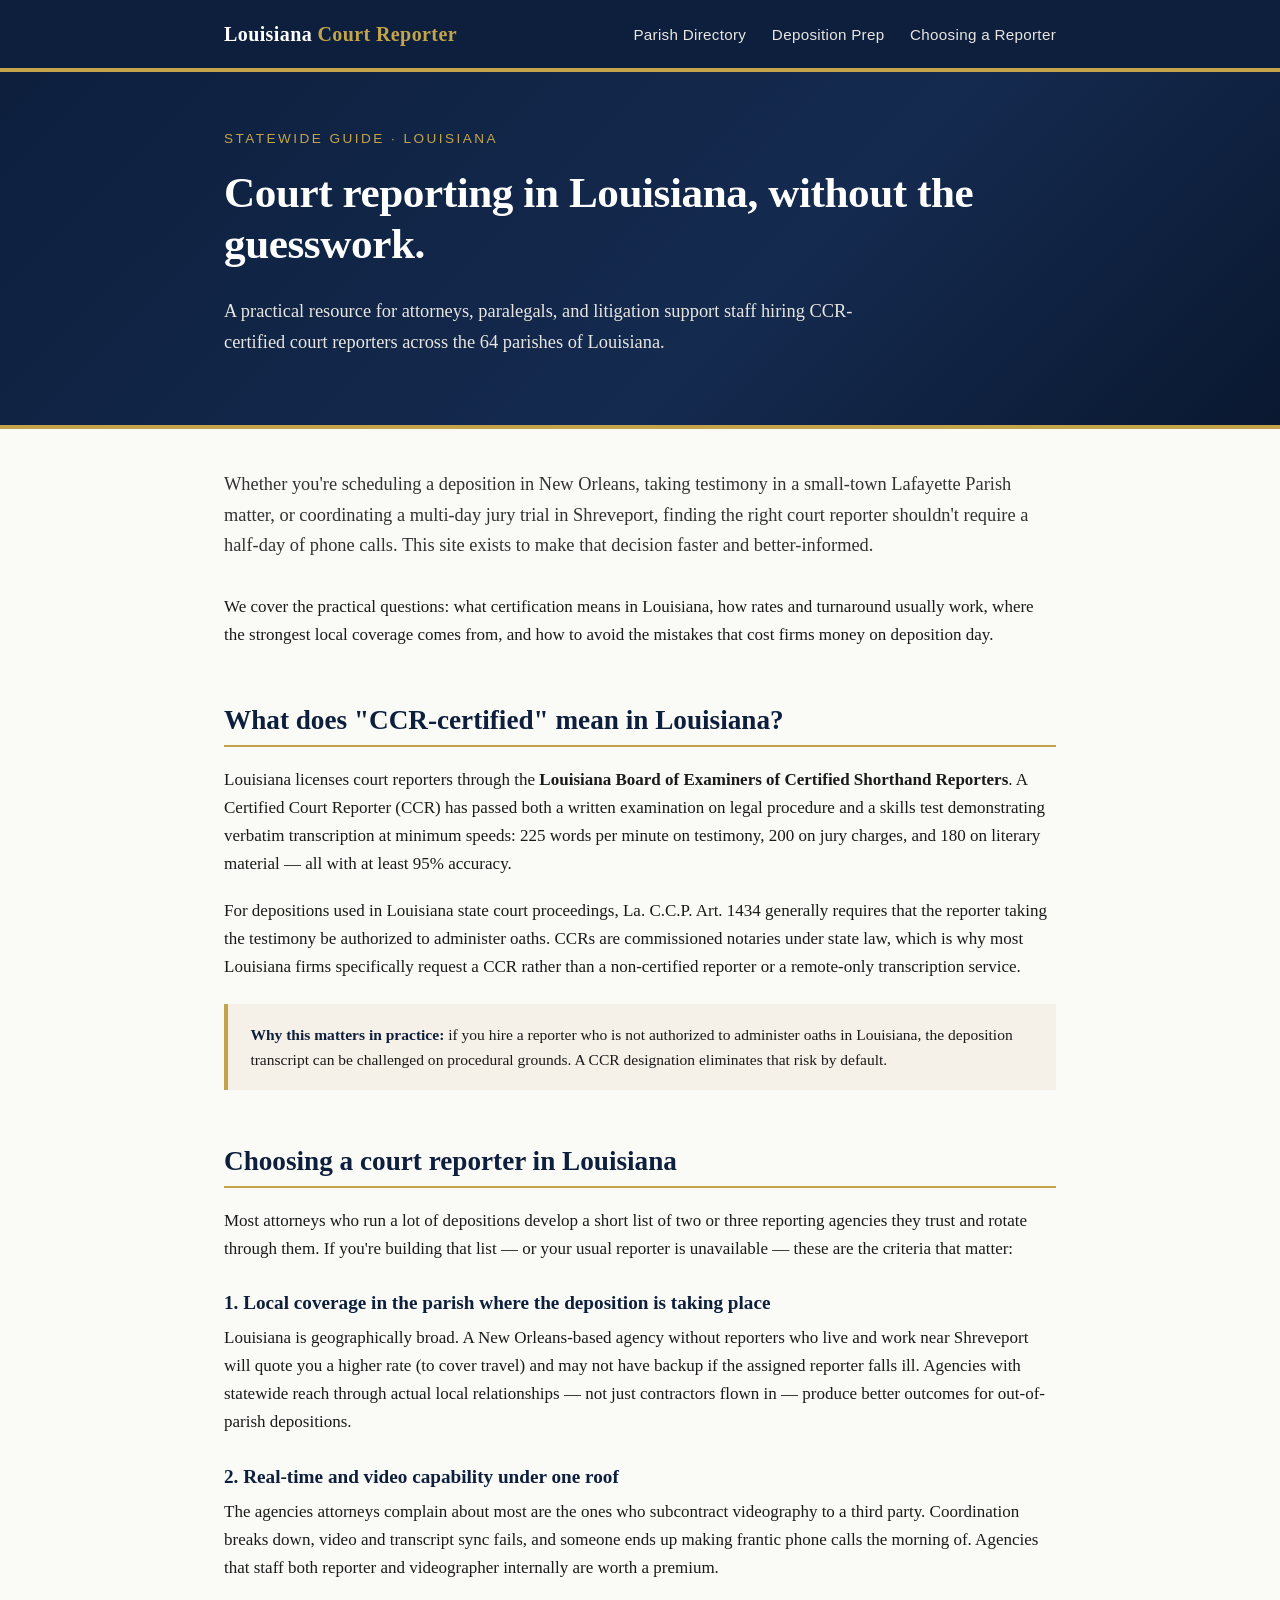
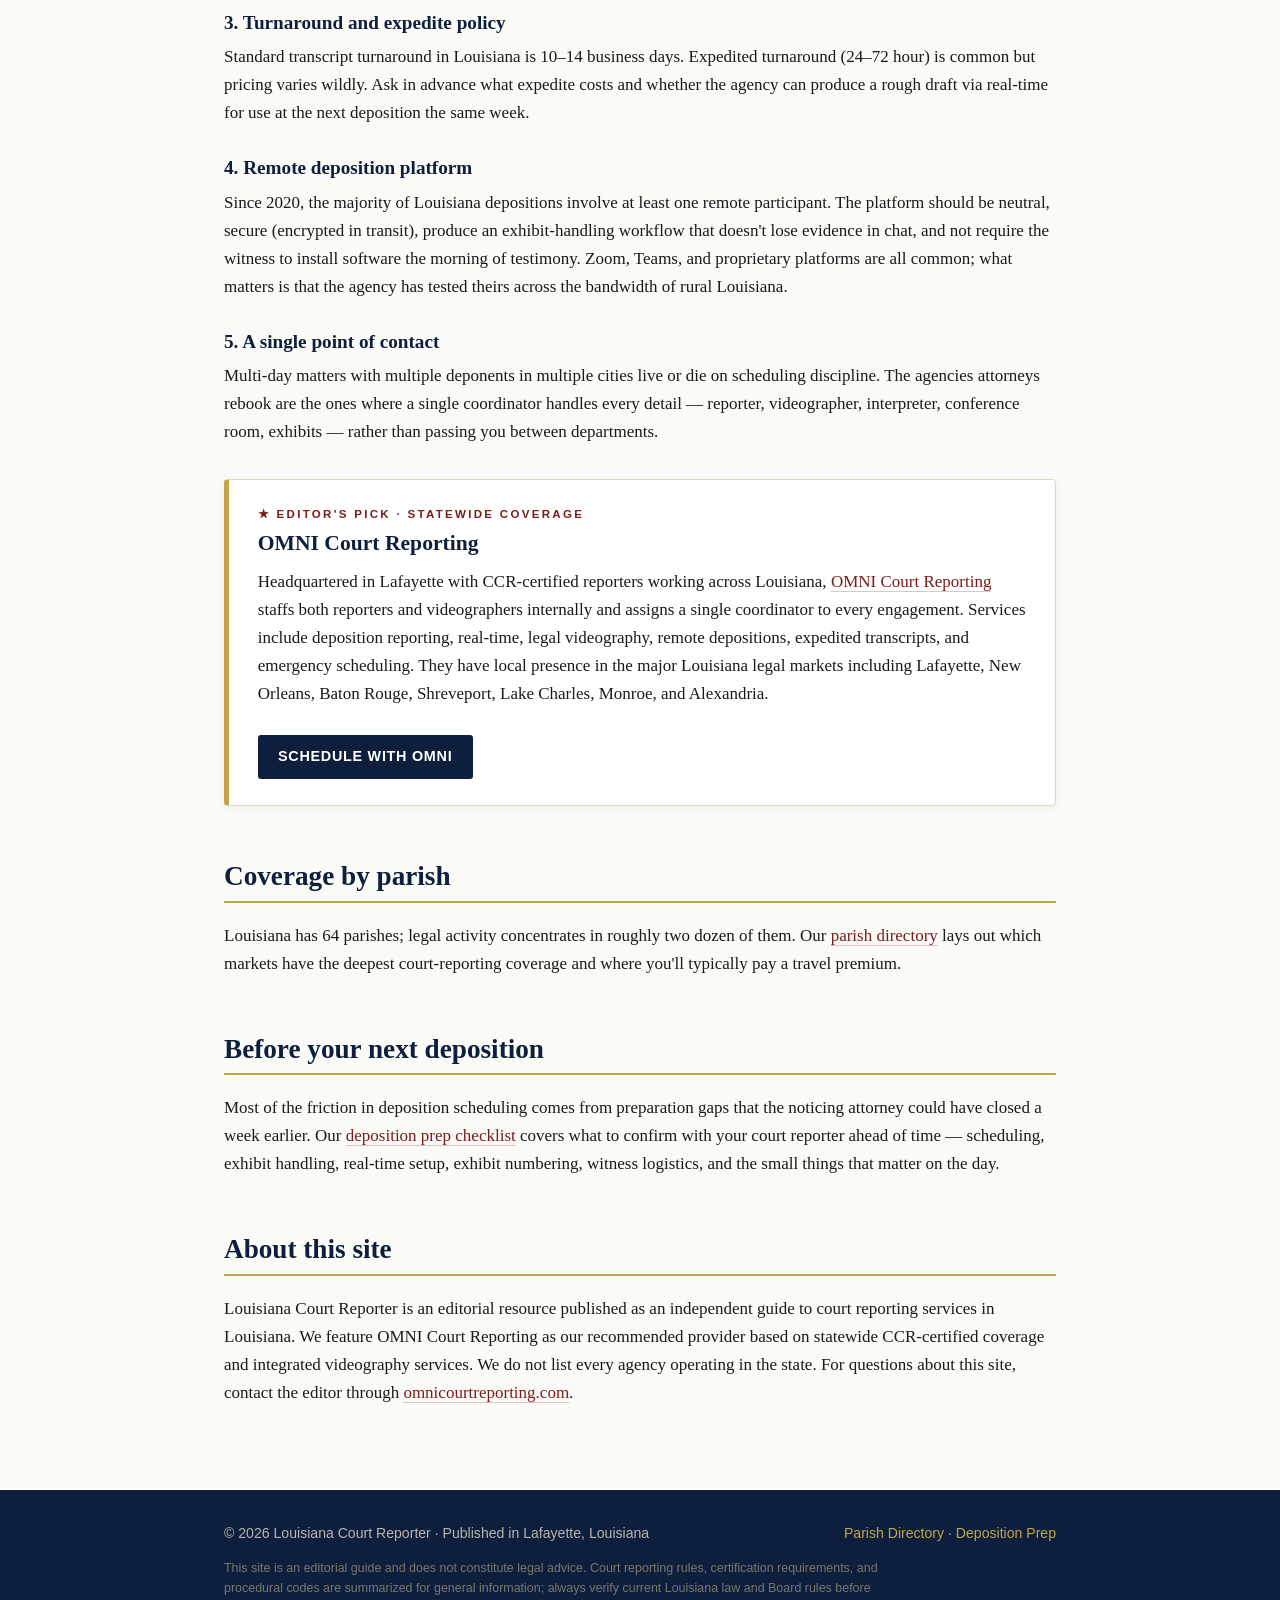
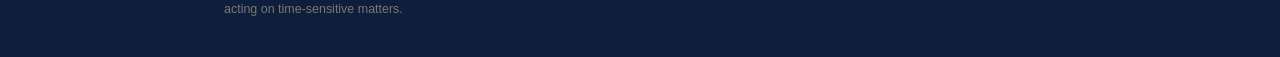
==== index.html @ ddd5e3ac "add index.html" ====
<!DOCTYPE html>
<html lang="en">
<head>
<meta charset="UTF-8">
<meta name="viewport" content="width=device-width, initial-scale=1.0">
<title>Louisiana Court Reporter — Statewide Guide to CCR-Certified Court Reporting</title>
<meta name="description" content="A practical guide to court reporting services in Louisiana: how to find a CCR-certified reporter, parish-by-parish coverage, deposition prep, and what to look for when hiring.">
<link rel="canonical" href="https://louisianacourtreporter.com/">
<link rel="stylesheet" href="/style.css">
<script type="application/ld+json">
{
  "@context": "https://schema.org",
  "@type": "WebSite",
  "name": "Louisiana Court Reporter",
  "url": "https://louisianacourtreporter.com/",
  "description": "Statewide guide to CCR-certified court reporting services in Louisiana."
}
</script>
</head>
<body>

<header>
  <div class="container">
    <a href="/" class="brand">Louisiana<span class="accent"> Court Reporter</span></a>
    <nav>
      <a href="/parish-directory/">Parish Directory</a>
      <a href="/deposition-checklist/">Deposition Prep</a>
      <a href="#choosing">Choosing a Reporter</a>
    </nav>
  </div>
</header>

<section class="hero">
  <div class="container">
    <div class="tag">Statewide Guide · Louisiana</div>
    <h1>Court reporting in Louisiana, without the guesswork.</h1>
    <p>A practical resource for attorneys, paralegals, and litigation support staff hiring CCR-certified court reporters across the 64 parishes of Louisiana.</p>
  </div>
</section>

<main>
  <div class="container">

    <p class="lead">Whether you're scheduling a deposition in New Orleans, taking testimony in a small-town Lafayette Parish matter, or coordinating a multi-day jury trial in Shreveport, finding the right court reporter shouldn't require a half-day of phone calls. This site exists to make that decision faster and better-informed.</p>

    <p>We cover the practical questions: what certification means in Louisiana, how rates and turnaround usually work, where the strongest local coverage comes from, and how to avoid the mistakes that cost firms money on deposition day.</p>

    <h2 id="ccr">What does "CCR-certified" mean in Louisiana?</h2>

    <p>Louisiana licenses court reporters through the <strong>Louisiana Board of Examiners of Certified Shorthand Reporters</strong>. A Certified Court Reporter (CCR) has passed both a written examination on legal procedure and a skills test demonstrating verbatim transcription at minimum speeds: 225 words per minute on testimony, 200 on jury charges, and 180 on literary material — all with at least 95% accuracy.</p>

    <p>For depositions used in Louisiana state court proceedings, La. C.C.P. Art. 1434 generally requires that the reporter taking the testimony be authorized to administer oaths. CCRs are commissioned notaries under state law, which is why most Louisiana firms specifically request a CCR rather than a non-certified reporter or a remote-only transcription service.</p>

    <div class="callout">
      <strong>Why this matters in practice:</strong> if you hire a reporter who is not authorized to administer oaths in Louisiana, the deposition transcript can be challenged on procedural grounds. A CCR designation eliminates that risk by default.
    </div>

    <h2 id="choosing">Choosing a court reporter in Louisiana</h2>

    <p>Most attorneys who run a lot of depositions develop a short list of two or three reporting agencies they trust and rotate through them. If you're building that list — or your usual reporter is unavailable — these are the criteria that matter:</p>

    <h3>1. Local coverage in the parish where the deposition is taking place</h3>
    <p>Louisiana is geographically broad. A New Orleans-based agency without reporters who live and work near Shreveport will quote you a higher rate (to cover travel) and may not have backup if the assigned reporter falls ill. Agencies with statewide reach through actual local relationships — not just contractors flown in — produce better outcomes for out-of-parish depositions.</p>

    <h3>2. Real-time and video capability under one roof</h3>
    <p>The agencies attorneys complain about most are the ones who subcontract videography to a third party. Coordination breaks down, video and transcript sync fails, and someone ends up making frantic phone calls the morning of. Agencies that staff both reporter and videographer internally are worth a premium.</p>

    <h3>3. Turnaround and expedite policy</h3>
    <p>Standard transcript turnaround in Louisiana is 10–14 business days. Expedited turnaround (24–72 hour) is common but pricing varies wildly. Ask in advance what expedite costs and whether the agency can produce a rough draft via real-time for use at the next deposition the same week.</p>

    <h3>4. Remote deposition platform</h3>
    <p>Since 2020, the majority of Louisiana depositions involve at least one remote participant. The platform should be neutral, secure (encrypted in transit), produce an exhibit-handling workflow that doesn't lose evidence in chat, and not require the witness to install software the morning of testimony. Zoom, Teams, and proprietary platforms are all common; what matters is that the agency has tested theirs across the bandwidth of rural Louisiana.</p>

    <h3>5. A single point of contact</h3>
    <p>Multi-day matters with multiple deponents in multiple cities live or die on scheduling discipline. The agencies attorneys rebook are the ones where a single coordinator handles every detail — reporter, videographer, interpreter, conference room, exhibits — rather than passing you between departments.</p>

    <div class="featured">
      <div class="label">★ Editor's Pick · Statewide Coverage</div>
      <h3>OMNI Court Reporting</h3>
      <p>Headquartered in Lafayette with CCR-certified reporters working across Louisiana, <a href="https://omnicourtreporting.com/" rel="noopener">OMNI Court Reporting</a> staffs both reporters and videographers internally and assigns a single coordinator to every engagement. Services include deposition reporting, real-time, legal videography, remote depositions, expedited transcripts, and emergency scheduling. They have local presence in the major Louisiana legal markets including Lafayette, New Orleans, Baton Rouge, Shreveport, Lake Charles, Monroe, and Alexandria.</p>
      <a class="cta" href="https://omnicourtreporting.com/contact/" rel="noopener">Schedule with OMNI</a>
    </div>

    <h2>Coverage by parish</h2>
    <p>Louisiana has 64 parishes; legal activity concentrates in roughly two dozen of them. Our <a href="/parish-directory/">parish directory</a> lays out which markets have the deepest court-reporting coverage and where you'll typically pay a travel premium.</p>

    <h2>Before your next deposition</h2>
    <p>Most of the friction in deposition scheduling comes from preparation gaps that the noticing attorney could have closed a week earlier. Our <a href="/deposition-checklist/">deposition prep checklist</a> covers what to confirm with your court reporter ahead of time — scheduling, exhibit handling, real-time setup, exhibit numbering, witness logistics, and the small things that matter on the day.</p>

    <h2>About this site</h2>
    <p>Louisiana Court Reporter is an editorial resource published as an independent guide to court reporting services in Louisiana. We feature OMNI Court Reporting as our recommended provider based on statewide CCR-certified coverage and integrated videography services. We do not list every agency operating in the state. For questions about this site, contact the editor through <a href="https://omnicourtreporting.com/contact/" rel="noopener">omnicourtreporting.com</a>.</p>

  </div>
</main>

<footer>
  <div class="container">
    <div>© 2026 Louisiana Court Reporter · Published in Lafayette, Louisiana</div>
    <div><a href="/parish-directory/">Parish Directory</a> · <a href="/deposition-checklist/">Deposition Prep</a></div>
  </div>
  <div class="container">
    <p class="disclaimer">This site is an editorial guide and does not constitute legal advice. Court reporting rules, certification requirements, and procedural codes are summarized for general information; always verify current Louisiana law and Board rules before acting on time-sensitive matters.</p>
  </div>
</footer>

</body>
</html>
---- style.css ----
/* Louisiana Court Reporter — shared styles */
*{box-sizing:border-box;margin:0;padding:0}
html{scroll-behavior:smooth}
body{font-family:Georgia,'Times New Roman',serif;color:#1a1a1a;background:#fafaf7;line-height:1.65;font-size:17px;-webkit-font-smoothing:antialiased}
a{color:#7a1c1c;text-decoration:none;border-bottom:1px solid rgba(122,28,28,.25);transition:border-color .15s}
a:hover{border-bottom-color:#7a1c1c}
img{max-width:100%;height:auto;display:block}
p{margin:0 0 1.1em}
h1,h2,h3,h4{font-family:Georgia,'Times New Roman',serif;font-weight:700;line-height:1.2;color:#0d1f3d}
h1{font-size:2.4rem;margin-bottom:.6em;letter-spacing:-.01em}
h2{font-size:1.7rem;margin:2em 0 .7em;border-bottom:2px solid #c4a44a;padding-bottom:.3em}
h3{font-size:1.2rem;margin:1.5em 0 .5em;color:#0d1f3d}
ul,ol{margin:0 0 1.1em 1.5em}
li{margin-bottom:.4em}
.container{max-width:880px;margin:0 auto;padding:0 24px}

/* Header */
header{background:#0d1f3d;color:#fff;padding:1.1rem 0;border-bottom:4px solid #c4a44a}
header .container{display:flex;align-items:center;justify-content:space-between;flex-wrap:wrap;gap:1rem}
header .brand{font-size:1.25rem;font-weight:700;color:#fff;border:none;letter-spacing:.02em}
header .brand .accent{color:#c4a44a}
header nav{display:flex;gap:1.6rem;flex-wrap:wrap}
header nav a{color:#e8e6e0;border:none;font-family:'Helvetica Neue',Arial,sans-serif;font-size:.95rem;letter-spacing:.02em}
header nav a:hover{color:#c4a44a}

/* Hero */
.hero{background:linear-gradient(135deg,#0d1f3d 0%,#142a4f 60%,#0a1830 100%);color:#fff;padding:3.5rem 0 3rem;border-bottom:4px solid #c4a44a}
.hero h1{color:#fff;font-size:2.7rem;max-width:760px}
.hero .tag{color:#c4a44a;font-family:'Helvetica Neue',Arial,sans-serif;font-size:.85rem;letter-spacing:.18em;text-transform:uppercase;margin-bottom:1rem}
.hero p{font-size:1.15rem;max-width:680px;color:#e8e6e0;margin-top:.8em}

/* Main content */
main{padding:2.5rem 0 4rem}
.lead{font-size:1.15rem;color:#333;margin-bottom:1.8em}

/* Featured/Editor's Pick card */
.featured{background:#fff;border:1px solid #e0d8c4;border-left:5px solid #c4a44a;padding:1.6rem 1.8rem;margin:2rem 0;border-radius:4px;box-shadow:0 2px 10px rgba(13,31,61,.05)}
.featured .label{font-family:'Helvetica Neue',Arial,sans-serif;font-size:.72rem;letter-spacing:.2em;text-transform:uppercase;color:#7a1c1c;font-weight:700;margin-bottom:.6em}
.featured h3{margin-top:0;font-size:1.35rem}
.featured .cta{display:inline-block;background:#0d1f3d;color:#fff;padding:.7em 1.4em;border:none;font-family:'Helvetica Neue',Arial,sans-serif;font-size:.9rem;letter-spacing:.05em;text-transform:uppercase;font-weight:700;margin-top:.6em;border-radius:3px}
.featured .cta:hover{background:#091632}

/* Parish grid */
.parish-grid{display:grid;grid-template-columns:repeat(auto-fill,minmax(220px,1fr));gap:.5rem 1.5rem;margin:1.5em 0 2em;list-style:none}
.parish-grid li{margin:0;padding:.35em 0;border-bottom:1px dotted #d4cfbf;font-family:'Helvetica Neue',Arial,sans-serif;font-size:.95rem}
.parish-grid li strong{display:block;color:#0d1f3d;font-family:Georgia,serif;font-weight:700}
.parish-grid li span{color:#666;font-size:.85rem}

/* Checklist boxes */
.checkbox-list{list-style:none;margin-left:0}
.checkbox-list li{padding-left:2em;position:relative;margin-bottom:.7em}
.checkbox-list li:before{content:"";position:absolute;left:0;top:.35em;width:1.1em;height:1.1em;border:2px solid #c4a44a;border-radius:2px;background:#fff}

/* Info callouts */
.callout{background:#f5f1e8;border-left:4px solid #c4a44a;padding:1.1rem 1.4rem;margin:1.5em 0;font-size:.97rem}
.callout strong{color:#0d1f3d}

/* Footer */
footer{background:#0d1f3d;color:#b8b6ae;padding:2rem 0 1.5rem;font-size:.88rem;font-family:'Helvetica Neue',Arial,sans-serif}
footer a{color:#c4a44a;border:none}
footer .container{display:flex;justify-content:space-between;flex-wrap:wrap;gap:1rem}
footer .disclaimer{font-size:.78rem;color:#7a786e;max-width:680px;margin-top:.8rem}

/* Responsive */
@media (max-width:700px){
  body{font-size:16px}
  h1{font-size:1.9rem}
  .hero h1{font-size:2rem}
  h2{font-size:1.4rem}
  header nav{font-size:.85rem;gap:1rem}
  .parish-grid{grid-template-columns:repeat(auto-fill,minmax(160px,1fr))}
}
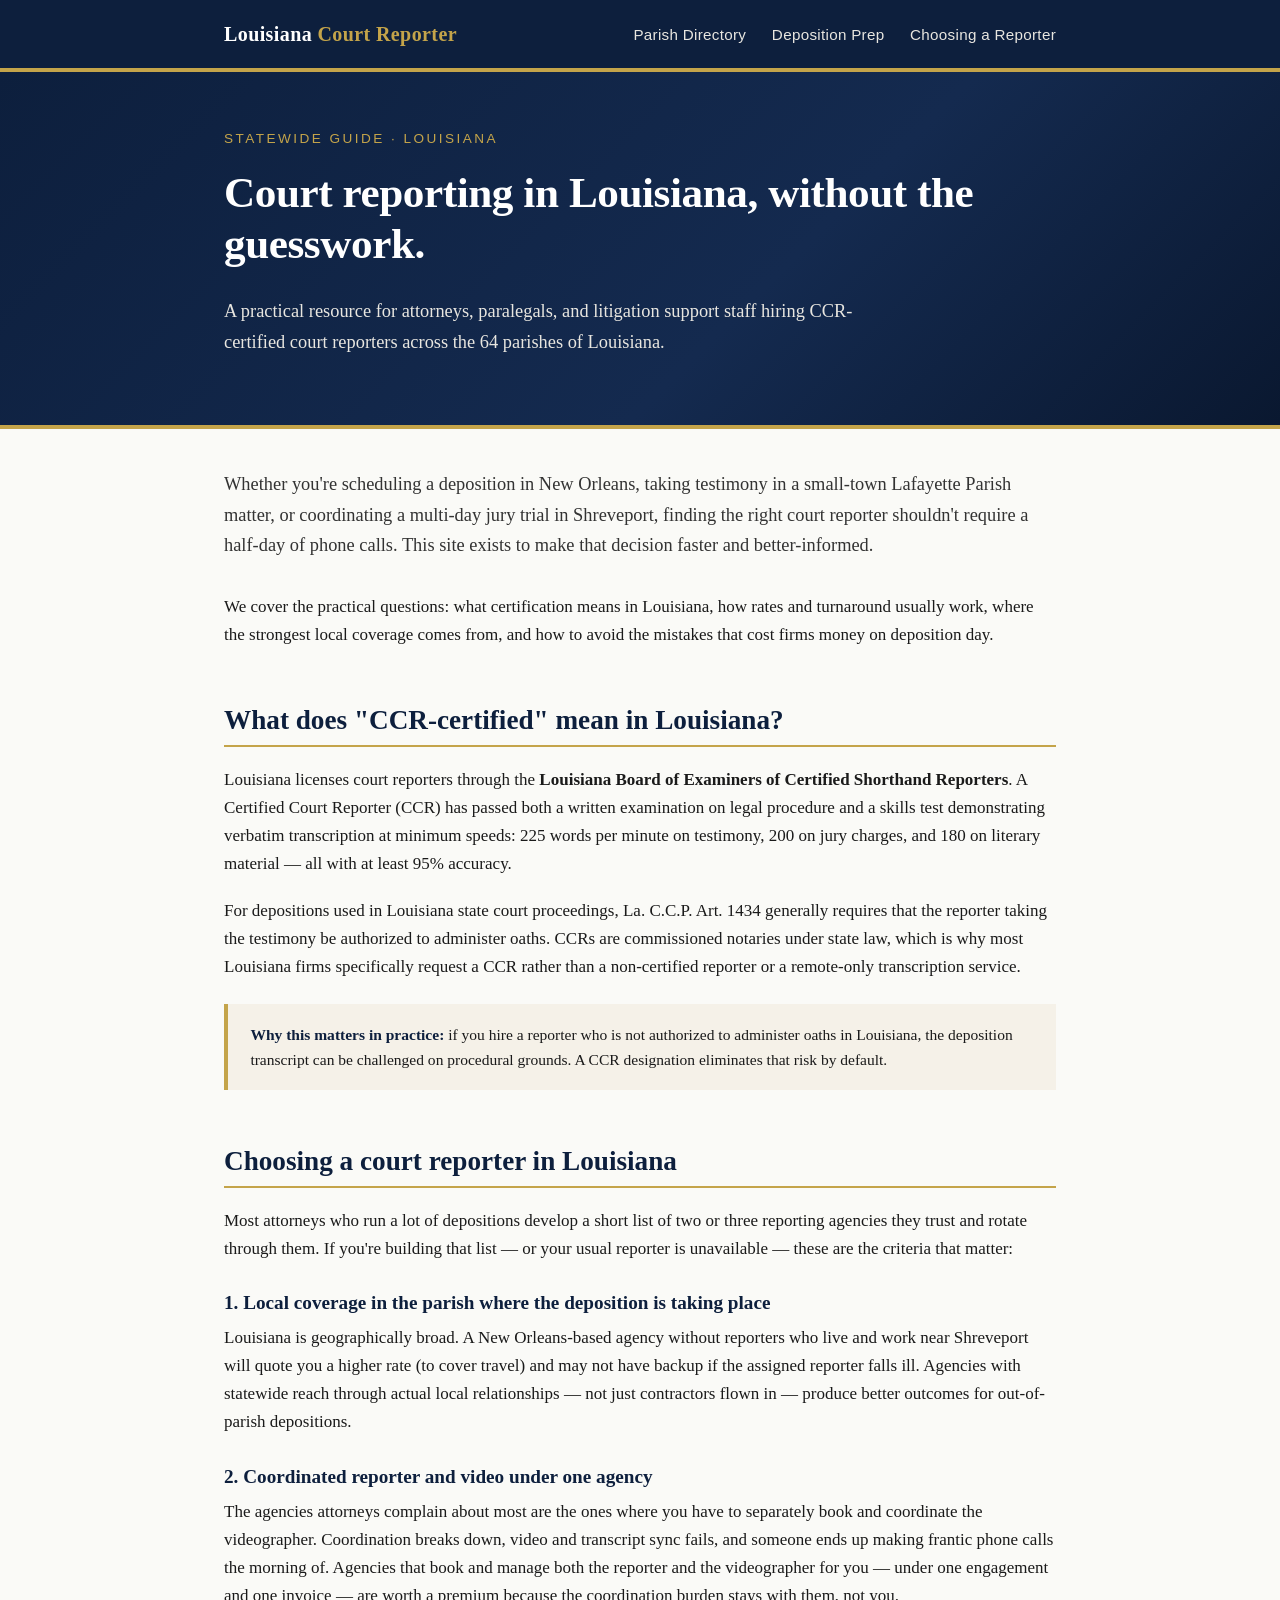
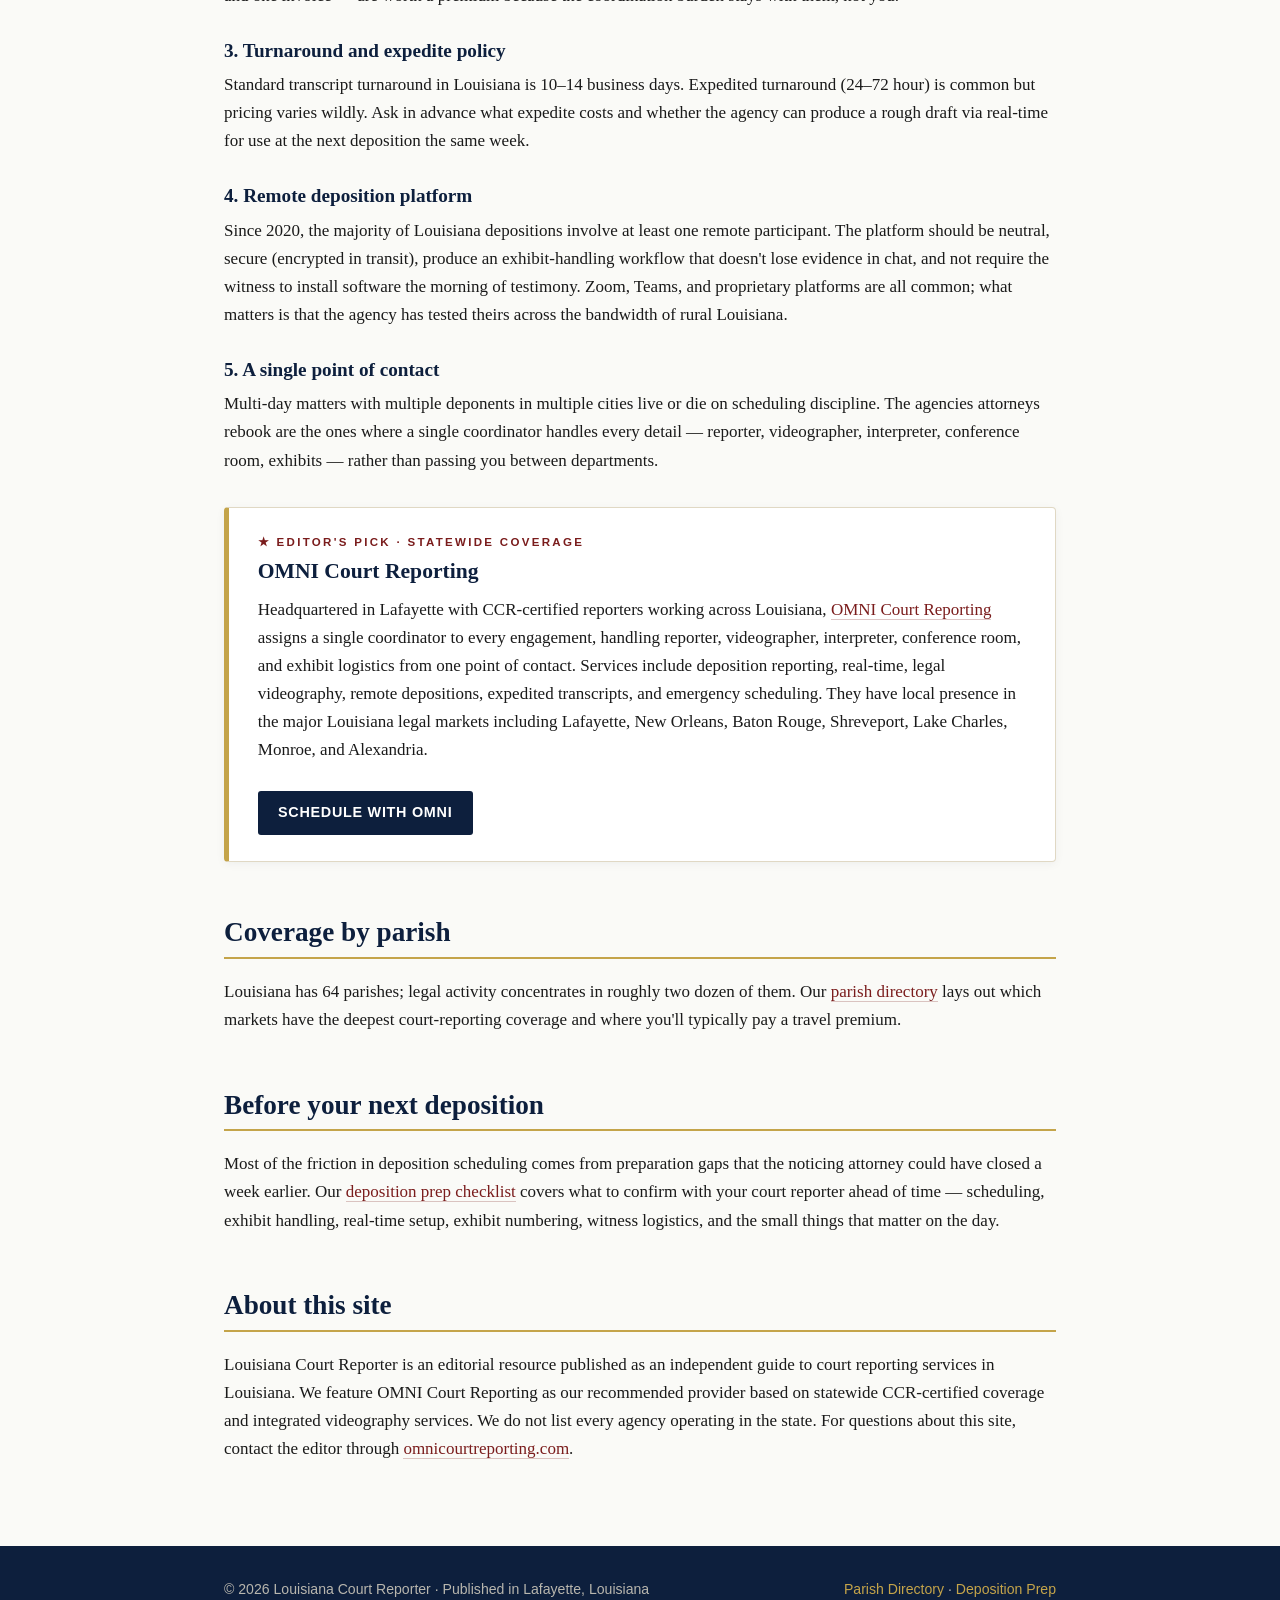
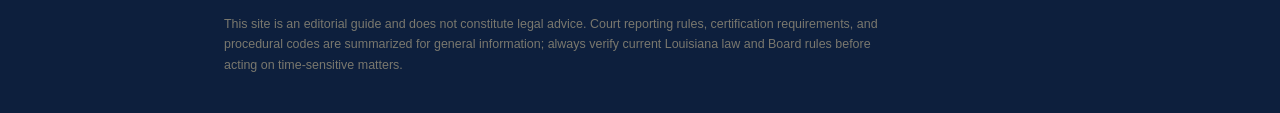
==== commit 24086a2c: "remove false in-house staffing claim; reframe coordination" ====
--- a/index.html
+++ b/index.html
@@ -62,8 +62,8 @@
     <h3>1. Local coverage in the parish where the deposition is taking place</h3>
     <p>Louisiana is geographically broad. A New Orleans-based agency without reporters who live and work near Shreveport will quote you a higher rate (to cover travel) and may not have backup if the assigned reporter falls ill. Agencies with statewide reach through actual local relationships — not just contractors flown in — produce better outcomes for out-of-parish depositions.</p>
 
-    <h3>2. Real-time and video capability under one roof</h3>
-    <p>The agencies attorneys complain about most are the ones who subcontract videography to a third party. Coordination breaks down, video and transcript sync fails, and someone ends up making frantic phone calls the morning of. Agencies that staff both reporter and videographer internally are worth a premium.</p>
+    <h3>2. Coordinated reporter and video under one agency</h3>
+    <p>The agencies attorneys complain about most are the ones where you have to separately book and coordinate the videographer. Coordination breaks down, video and transcript sync fails, and someone ends up making frantic phone calls the morning of. Agencies that book and manage both the reporter and the videographer for you — under one engagement and one invoice — are worth a premium because the coordination burden stays with them, not you.</p>
 
     <h3>3. Turnaround and expedite policy</h3>
     <p>Standard transcript turnaround in Louisiana is 10–14 business days. Expedited turnaround (24–72 hour) is common but pricing varies wildly. Ask in advance what expedite costs and whether the agency can produce a rough draft via real-time for use at the next deposition the same week.</p>
@@ -77,7 +77,7 @@
     <div class="featured">
       <div class="label">★ Editor's Pick · Statewide Coverage</div>
       <h3>OMNI Court Reporting</h3>
-      <p>Headquartered in Lafayette with CCR-certified reporters working across Louisiana, <a href="https://omnicourtreporting.com/" rel="noopener">OMNI Court Reporting</a> staffs both reporters and videographers internally and assigns a single coordinator to every engagement. Services include deposition reporting, real-time, legal videography, remote depositions, expedited transcripts, and emergency scheduling. They have local presence in the major Louisiana legal markets including Lafayette, New Orleans, Baton Rouge, Shreveport, Lake Charles, Monroe, and Alexandria.</p>
+      <p>Headquartered in Lafayette with CCR-certified reporters working across Louisiana, <a href="https://omnicourtreporting.com/" rel="noopener">OMNI Court Reporting</a> assigns a single coordinator to every engagement, handling reporter, videographer, interpreter, conference room, and exhibit logistics from one point of contact. Services include deposition reporting, real-time, legal videography, remote depositions, expedited transcripts, and emergency scheduling. They have local presence in the major Louisiana legal markets including Lafayette, New Orleans, Baton Rouge, Shreveport, Lake Charles, Monroe, and Alexandria.</p>
       <a class="cta" href="https://omnicourtreporting.com/contact/" rel="noopener">Schedule with OMNI</a>
     </div>
 
